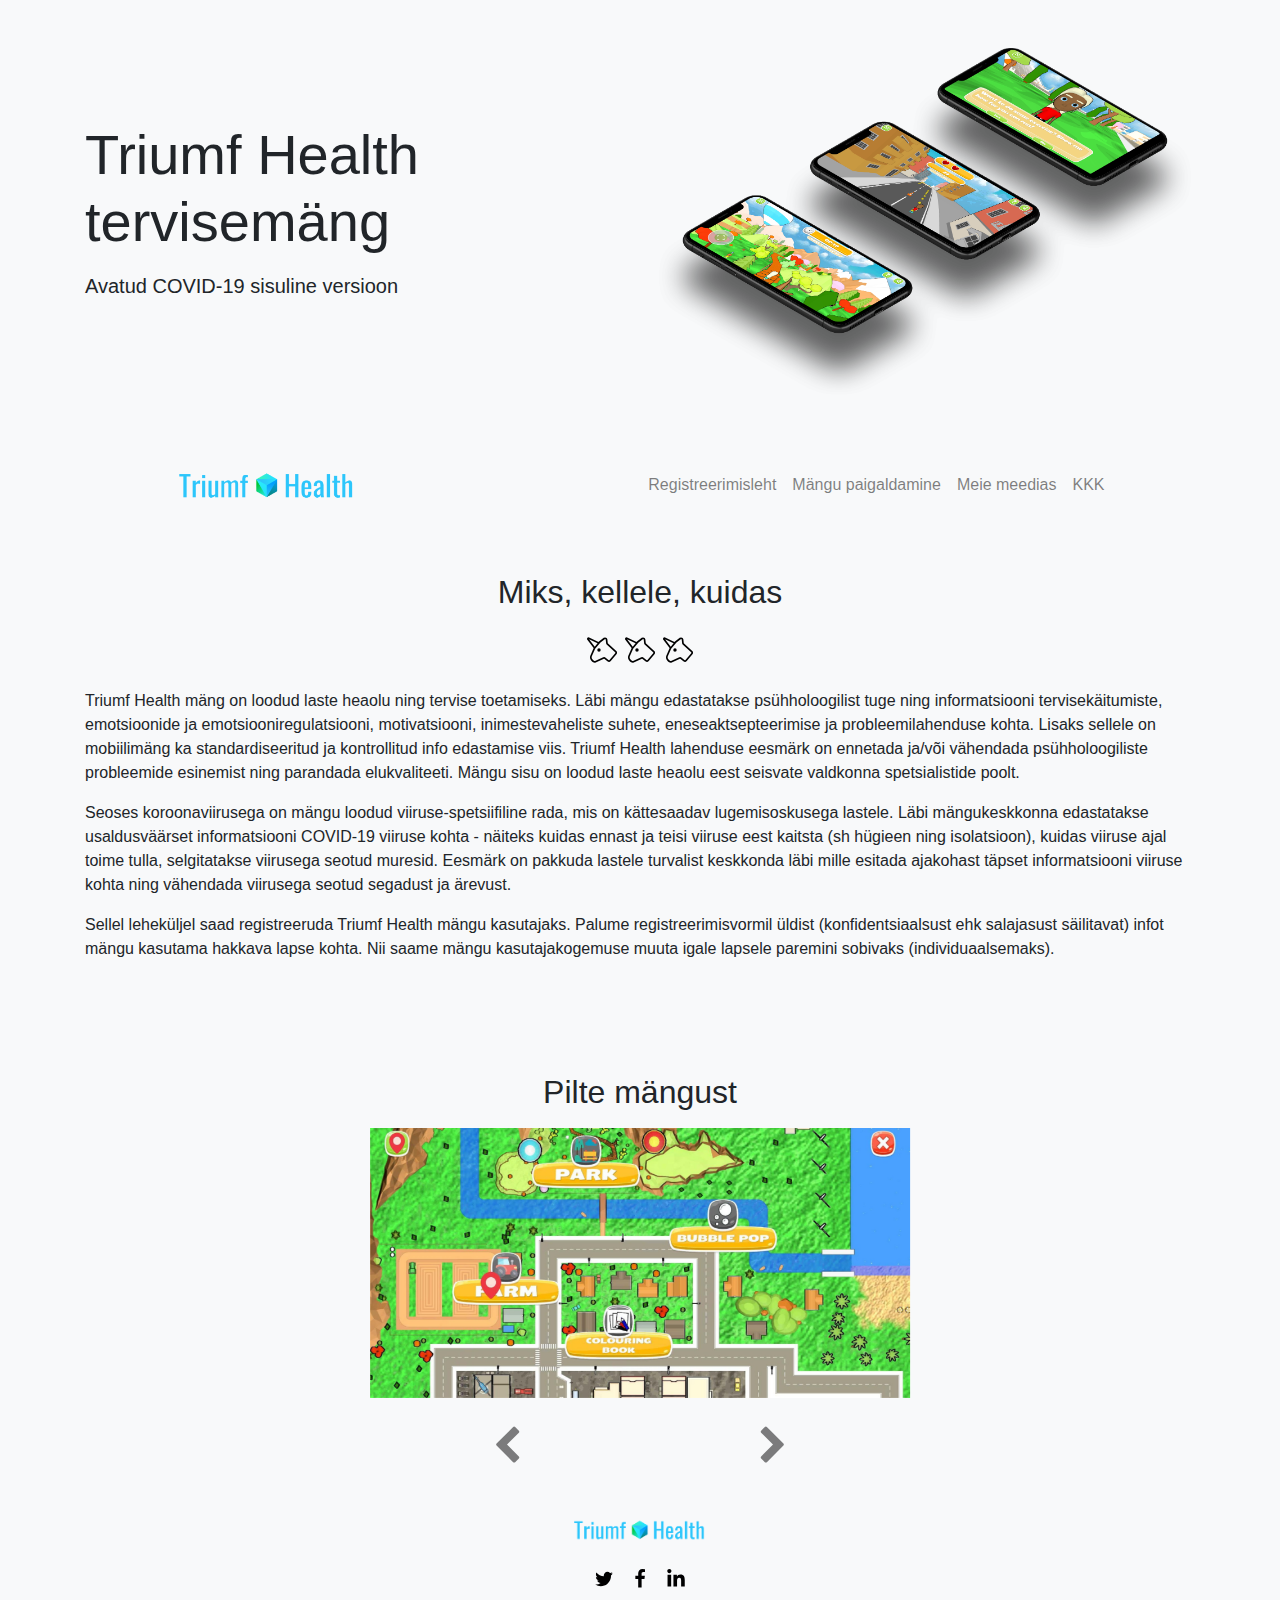
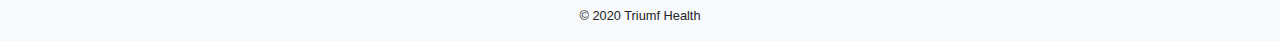
==== index.html @ 52ff5dd3 "Esmane töö versioon" ====
<!DOCTYPE html>
<html lang="ee">

  <head>
    <title>Triumfi health</title>
    <meta charset="utf-8">
    <meta name="viewport" content="width=device-width, initial-scale=1, shrink-to-fit=no">
    <meta name="description" content="Triumfi mobiilimängu kasutajaks registreerumine">
    <meta name="author" content="">
    <link rel="stylesheet" href="css/bootstrap/bootstrap.min.css">
    <link rel="icon" href="favicon.ico">
  </head>

  <body>
    <div class="container-fluid">
                
      <section class="py-5">
        <div class="container">
          <div class="row">
            <div class="col-md-6 mb-4 my-md-auto">
              <h1 class="display-4 mb-3">Triumf Health tervisem&auml;ng</h1>
              <p class="lead mb-4">Avatud COVID-19 sisuline versioon</p>
            </div>
            <div class="col-md-6"><img class="img-fluid" src="./images/kuvapiltnr2.png" alt=""></div>
          </div>
        </div>
      </section>

        <nav class="navbar navbar-expand-md bg-light navbar-light">
          <a class="navbar-brand mx-auto" href="./index.html"><img src="images/Triumf_Health_logo.png" alt="Triumf Health" width="200"></a>
          <ul class="navbar-nav mx-auto">
            <li class="nav-item">
              <a class="nav-link" href="./registration.html">Registreerimisleht</a>
            </li>
            <li class="nav-item">
              <a class="nav-link" href="./paigaldamine.html">M&auml;ngu paigaldamine</a>
            </li>
            <li class="nav-item">
              <a class="nav-link" href="#">Meie meedias</a>
            </li>
            <li class="nav-item">
              <a class="nav-link" href="./kkk.html">KKK</a>
            </li>
          </ul>
        </nav> 

                
      <section class="py-5"><div class="container">
          <h2 class="text-center">Miks, kellele, kuidas</h2>
          <div class="d-flex justify-content-center my-4"><img class="mx-1" src="placeholder/icons/unicorn.svg" alt=""><img class="mx-1" src="placeholder/icons/unicorn.svg" alt=""><img class="mx-1" src="placeholder/icons/unicorn.svg" alt=""></div>
          <p> Triumf Health m&auml;ng on loodud laste heaolu ning tervise toetamiseks. L&auml;bi m&auml;ngu edastatakse ps&uuml;hholoogilist tuge ning informatsiooni tervisek&auml;itumiste, emotsioonide ja emotsiooniregulatsiooni, motivatsiooni, inimestevaheliste suhete, eneseaktsepteerimise ja probleemilahenduse kohta. Lisaks sellele on mobiilim&auml;ng ka standardiseeritud ja kontrollitud info edastamise viis.  Triumf Health lahenduse eesm&auml;rk on ennetada ja/v&otilde;i v&auml;hendada ps&uuml;hholoogiliste probleemide esinemist ning parandada elukvaliteeti. M&auml;ngu sisu on loodud laste heaolu eest seisvate valdkonna spetsialistide poolt.</p>
          <p> Seoses koroonaviirusega on m&auml;ngu loodud viiruse-spetsiifiline rada, mis on k&auml;ttesaadav lugemisoskusega lastele. L&auml;bi m&auml;ngukeskkonna edastatakse usaldusv&auml;&auml;rset informatsiooni COVID-19 viiruse kohta - n&auml;iteks kuidas ennast ja teisi viiruse eest kaitsta (sh h&uuml;gieen ning isolatsioon), kuidas viiruse ajal toime tulla, selgitatakse viirusega seotud muresid. Eesm&auml;rk on pakkuda lastele turvalist keskkonda l&auml;bi mille esitada ajakohast t&auml;pset informatsiooni viiruse kohta ning v&auml;hendada viirusega seotud segadust ja &auml;revust.</p>
          <p> Sellel lehek&uuml;ljel saad registreeruda Triumf Health m&auml;ngu kasutajaks. Palume registreerimisvormil &uuml;ldist (konfidentsiaalsust ehk salajasust s&auml;ilitavat) infot m&auml;ngu kasutama hakkava lapse kohta. Nii saame m&auml;ngu kasutajakogemuse muuta igale lapsele paremini sobivaks (individuaalsemaks).</p>

        </div>
      </section>
                
      <section class="py-5"><div class="container text-center">
          <h2 class="mb-3">Pilte m&auml;ngust</h2>

          <div class="carousel slide" id="carousel-gallery-04" data-ride="carousel">
            <div class="carousel-inner">
              <div class="carousel-item active">
                <div class="row justify-content-around">
                  <div class="col-11 col-md-6"><img class="img-fluid" src="./images/pic1.jpg" alt=""></div>
                </div>
              </div>

              <div class="carousel-item">
                <div class="row justify-content-around">
                  <div class="col-11 col-md-6"><img class="img-fluid" src="./images/pic2.jpg" alt=""></div>
                </div>
              </div>

              <div class="carousel-item">
                <div class="row justify-content-around">
                  <div class="col-11 col-md-6"><img class="img-fluid" src="./images/pic3.jpg" alt=""></div>
                </div>
              </div>


            </div>
          </div>
        </div>
        <div class="w-25 d-flex mx-auto mt-5 position-relative"><a class="carousel-control-prev" href="#carousel-gallery-04" role="button" data-slide="prev"><img src="placeholder/icons/chevron-left.svg" aria-hidden="true" alt=""><span class="sr-only">Previous</span></a><a class="carousel-control-next ml-auto" href="#carousel-gallery-04" role="button" data-slide="next"><img src="placeholder/icons/chevron-right.svg" aria-hidden="true" alt=""><span class="sr-only">Next</span></a></div>
      </section>
                
                
      <footer class="py-3"><div class="container">
        <div class="d-flex justify-content-center align-items-center flex-column">
          <h5 class="mb-3"><a href="https://triumf.health/"><img src="images/Triumf_Health_logo.png" alt="Triumf Health" width="150"></a></h5>
          <div class="d-flex mb-3"><a href="https://twitter.com/triumfhq?lang=en"><img class="mr-3" src="placeholder/icons/twitter.svg" alt=""></a><a href="https://www.facebook.com/triumf.health/"><img class="mr-3" src="placeholder/icons/facebook-f.svg" alt=""></a><a href="https://www.linkedin.com/company/triumf-health/"><img src="placeholder/icons/linkedin-in.svg" alt=""></a></div>
          <div class="d-flex">
            <p class="mb-0 small">&copy; 2020 Triumf Health</p>
          </div>
        </div>
      </div>
    </footer>

    </div>
    <script src="js/jquery/jquery.min.js"></script>
    <script src="js/popper/popper.min.js"></script>
    <script src="js/bootstrap/bootstrap.min.js"></script>
  </body>
</html>
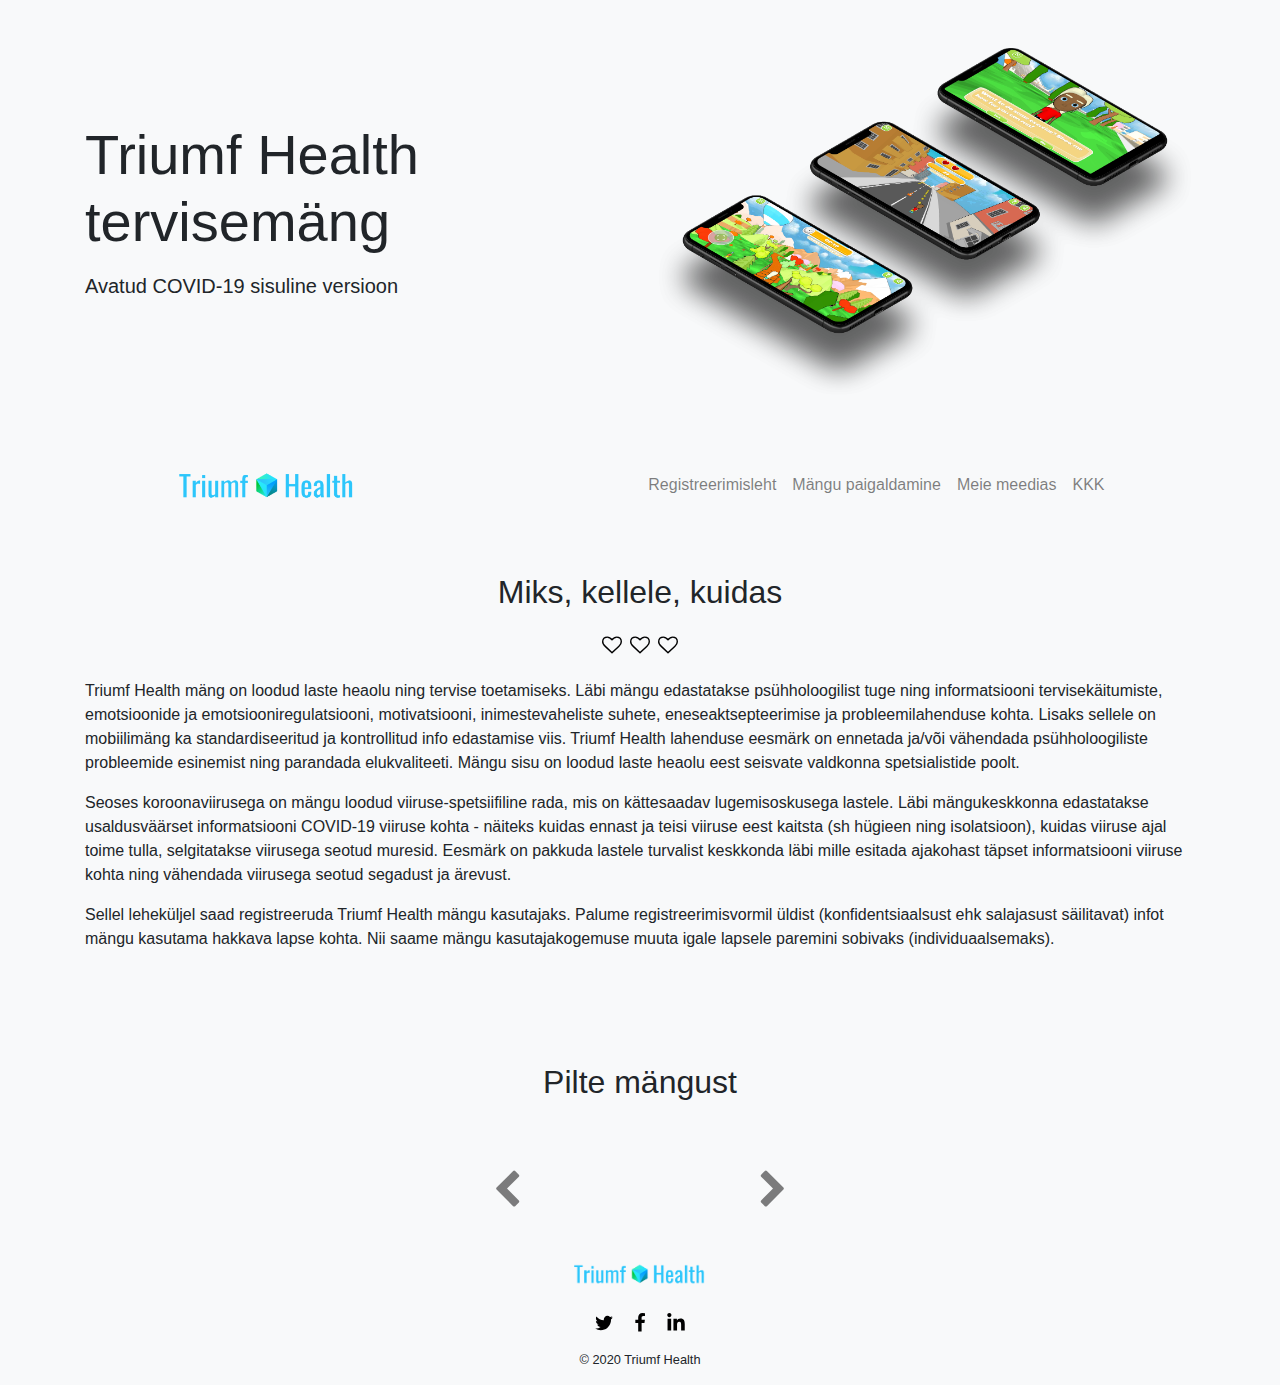
==== commit eae5e31a: "Muutused" ====
--- a/index.html
+++ b/index.html
@@ -47,7 +47,7 @@
                 
       <section class="py-5"><div class="container">
           <h2 class="text-center">Miks, kellele, kuidas</h2>
-          <div class="d-flex justify-content-center my-4"><img class="mx-1" src="placeholder/icons/unicorn.svg" alt=""><img class="mx-1" src="placeholder/icons/unicorn.svg" alt=""><img class="mx-1" src="placeholder/icons/unicorn.svg" alt=""></div>
+          <div class="d-flex justify-content-center my-4"><img class="mx-1" src="placeholder/icons/heart-o.svg" alt=""><img class="mx-1" src="placeholder/icons/heart-o.svg" alt=""><img class="mx-1" src="placeholder/icons/heart-o.svg" alt=""></div>
           <p> Triumf Health m&auml;ng on loodud laste heaolu ning tervise toetamiseks. L&auml;bi m&auml;ngu edastatakse ps&uuml;hholoogilist tuge ning informatsiooni tervisek&auml;itumiste, emotsioonide ja emotsiooniregulatsiooni, motivatsiooni, inimestevaheliste suhete, eneseaktsepteerimise ja probleemilahenduse kohta. Lisaks sellele on mobiilim&auml;ng ka standardiseeritud ja kontrollitud info edastamise viis.  Triumf Health lahenduse eesm&auml;rk on ennetada ja/v&otilde;i v&auml;hendada ps&uuml;hholoogiliste probleemide esinemist ning parandada elukvaliteeti. M&auml;ngu sisu on loodud laste heaolu eest seisvate valdkonna spetsialistide poolt.</p>
           <p> Seoses koroonaviirusega on m&auml;ngu loodud viiruse-spetsiifiline rada, mis on k&auml;ttesaadav lugemisoskusega lastele. L&auml;bi m&auml;ngukeskkonna edastatakse usaldusv&auml;&auml;rset informatsiooni COVID-19 viiruse kohta - n&auml;iteks kuidas ennast ja teisi viiruse eest kaitsta (sh h&uuml;gieen ning isolatsioon), kuidas viiruse ajal toime tulla, selgitatakse viirusega seotud muresid. Eesm&auml;rk on pakkuda lastele turvalist keskkonda l&auml;bi mille esitada ajakohast t&auml;pset informatsiooni viiruse kohta ning v&auml;hendada viirusega seotud segadust ja &auml;revust.</p>
           <p> Sellel lehek&uuml;ljel saad registreeruda Triumf Health m&auml;ngu kasutajaks. Palume registreerimisvormil &uuml;ldist (konfidentsiaalsust ehk salajasust s&auml;ilitavat) infot m&auml;ngu kasutama hakkava lapse kohta. Nii saame m&auml;ngu kasutajakogemuse muuta igale lapsele paremini sobivaks (individuaalsemaks).</p>
@@ -61,6 +61,12 @@
           <div class="carousel slide" id="carousel-gallery-04" data-ride="carousel">
             <div class="carousel-inner">
               <div class="carousel-item active">
+                <div class="row justify-content-around">
+                  <div class="col-11 col-md-6"><img class="img-fluid" src="./images/" alt=""></div>
+                </div>
+              </div>
+
+              <div class="carousel-item">
                 <div class="row justify-content-around">
                   <div class="col-11 col-md-6"><img class="img-fluid" src="./images/pic1.jpg" alt=""></div>
                 </div>
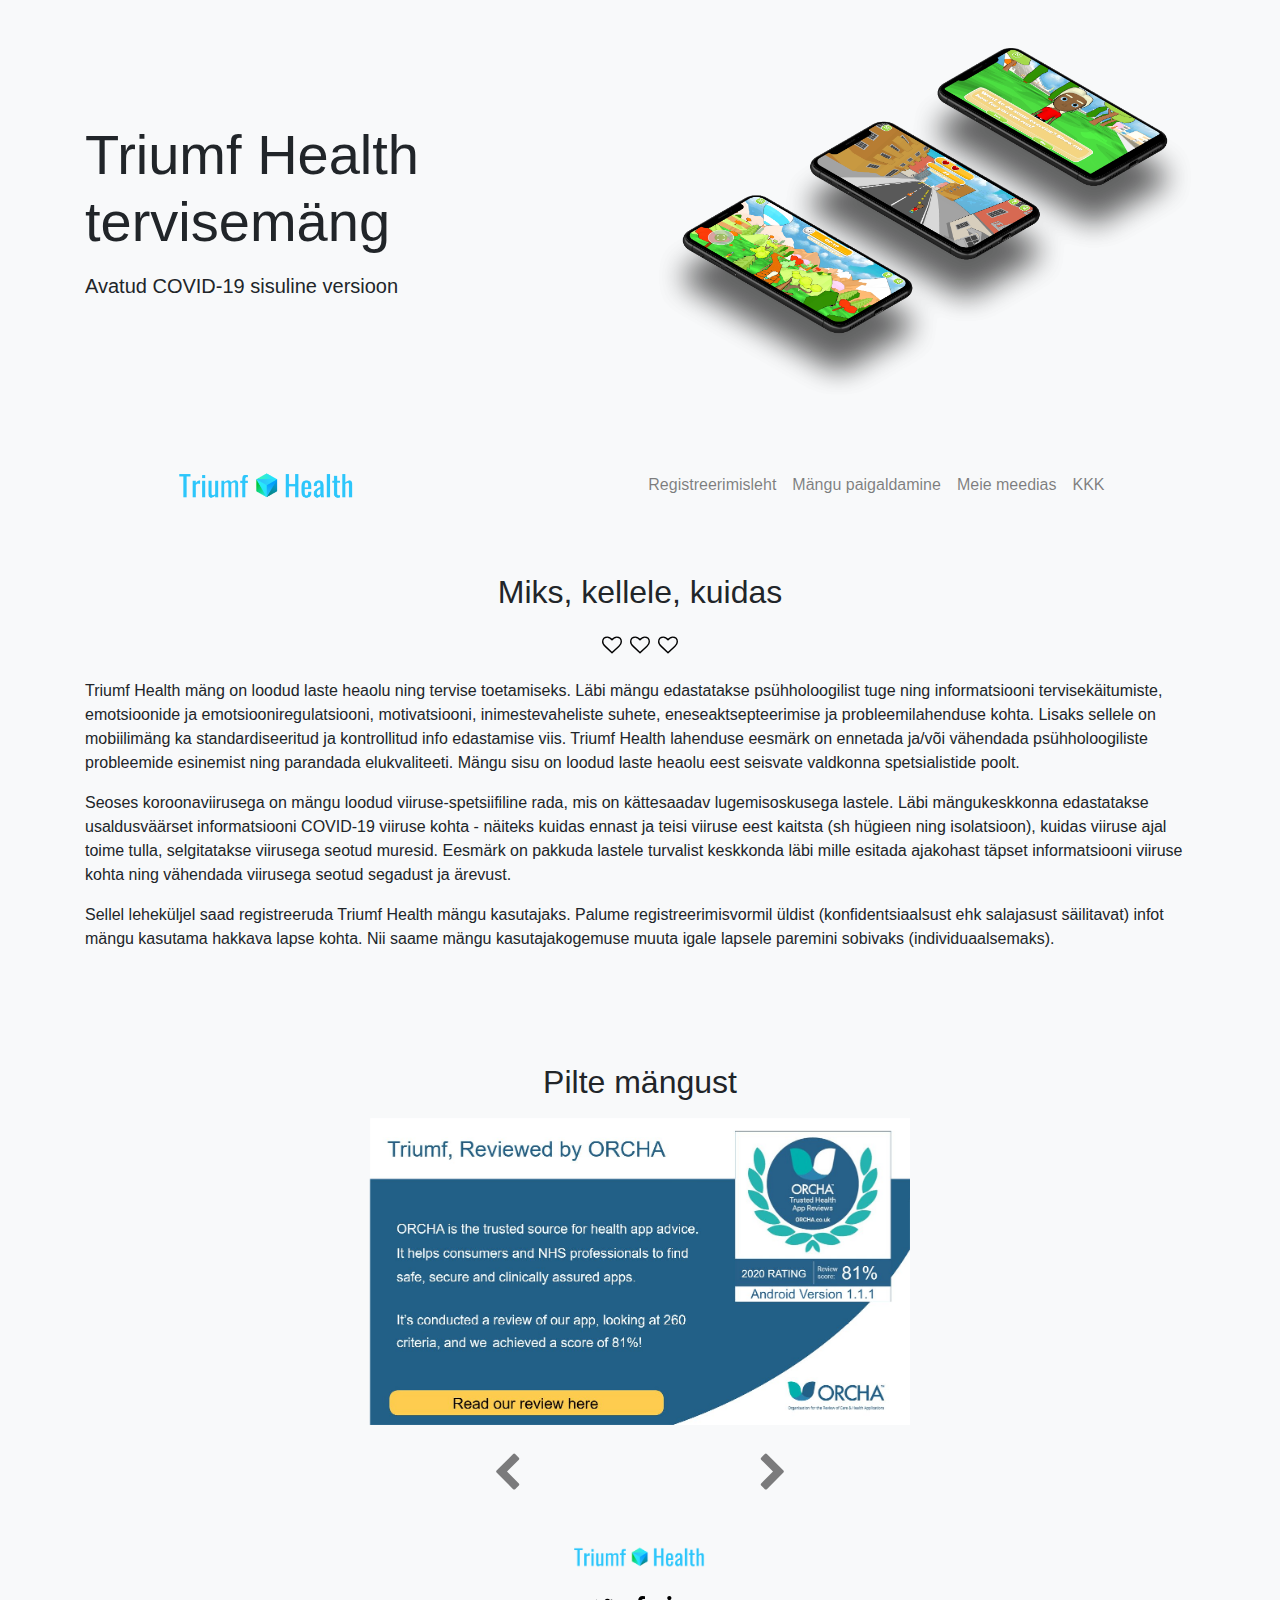
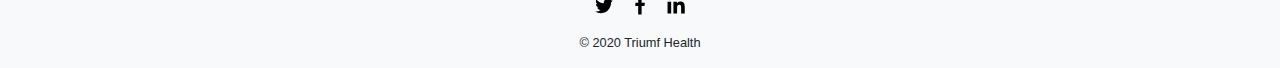
==== commit 65e38ac0: "AA" ====
--- a/index.html
+++ b/index.html
@@ -62,7 +62,7 @@
             <div class="carousel-inner">
               <div class="carousel-item active">
                 <div class="row justify-content-around">
-                  <div class="col-11 col-md-6"><img class="img-fluid" src="./images/" alt=""></div>
+                  <div class="col-11 col-md-6"><img class="img-fluid" src="./images/orchaPic.jfif" alt=""></div>
                 </div>
               </div>
 
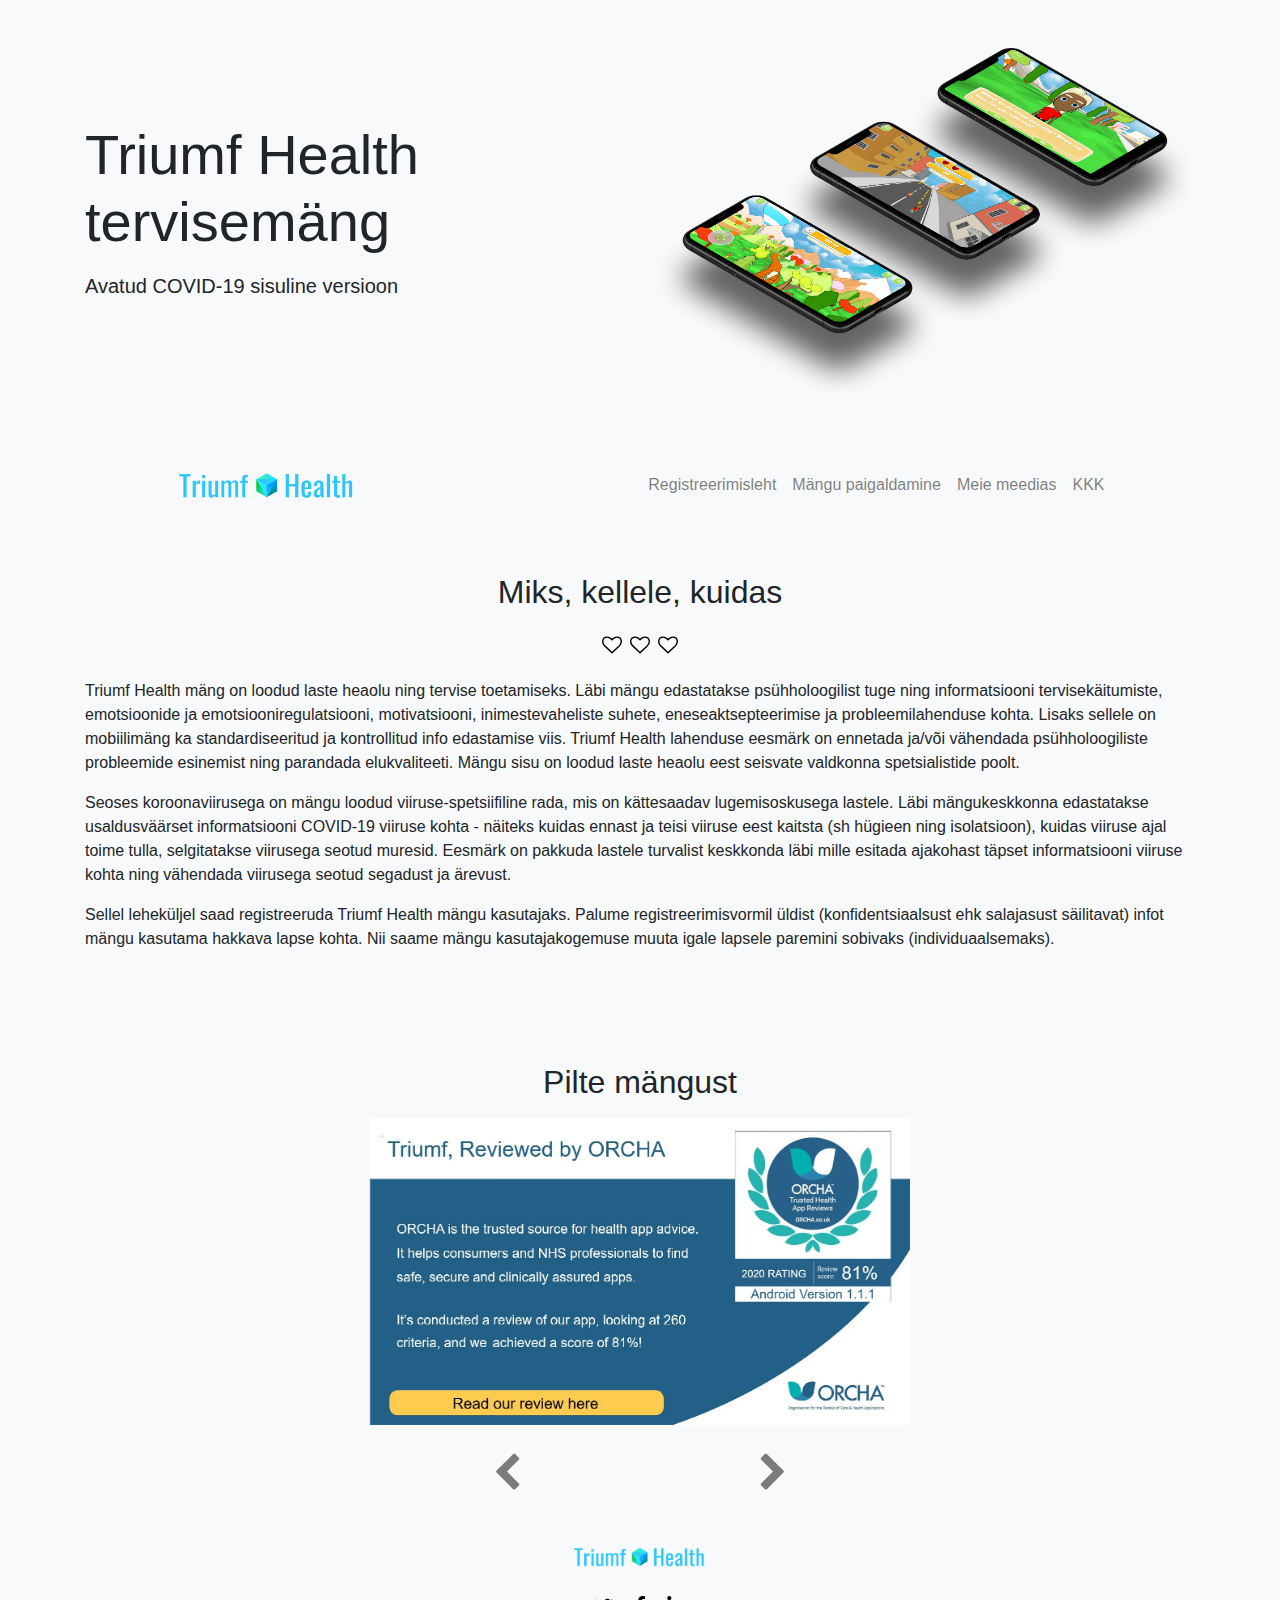
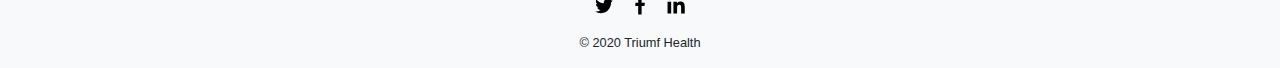
==== commit ba4cc00e: "AAAA" ====
--- a/index.html
+++ b/index.html
@@ -36,7 +36,7 @@
               <a class="nav-link" href="./paigaldamine.html">M&auml;ngu paigaldamine</a>
             </li>
             <li class="nav-item">
-              <a class="nav-link" href="#">Meie meedias</a>
+              <a class="nav-link" href="./meedia.html">Meie meedias</a>
             </li>
             <li class="nav-item">
               <a class="nav-link" href="./kkk.html">KKK</a>
@@ -60,9 +60,10 @@
 
           <div class="carousel slide" id="carousel-gallery-04" data-ride="carousel">
             <div class="carousel-inner">
+
               <div class="carousel-item active">
                 <div class="row justify-content-around">
-                  <div class="col-11 col-md-6"><img class="img-fluid" src="./images/orchaPic.jfif" alt=""></div>
+                  <div class="col-11 col-md-6"><img class="img-fluid" src="./images/orchaPic.jpg" alt=""></div>
                 </div>
               </div>
 
